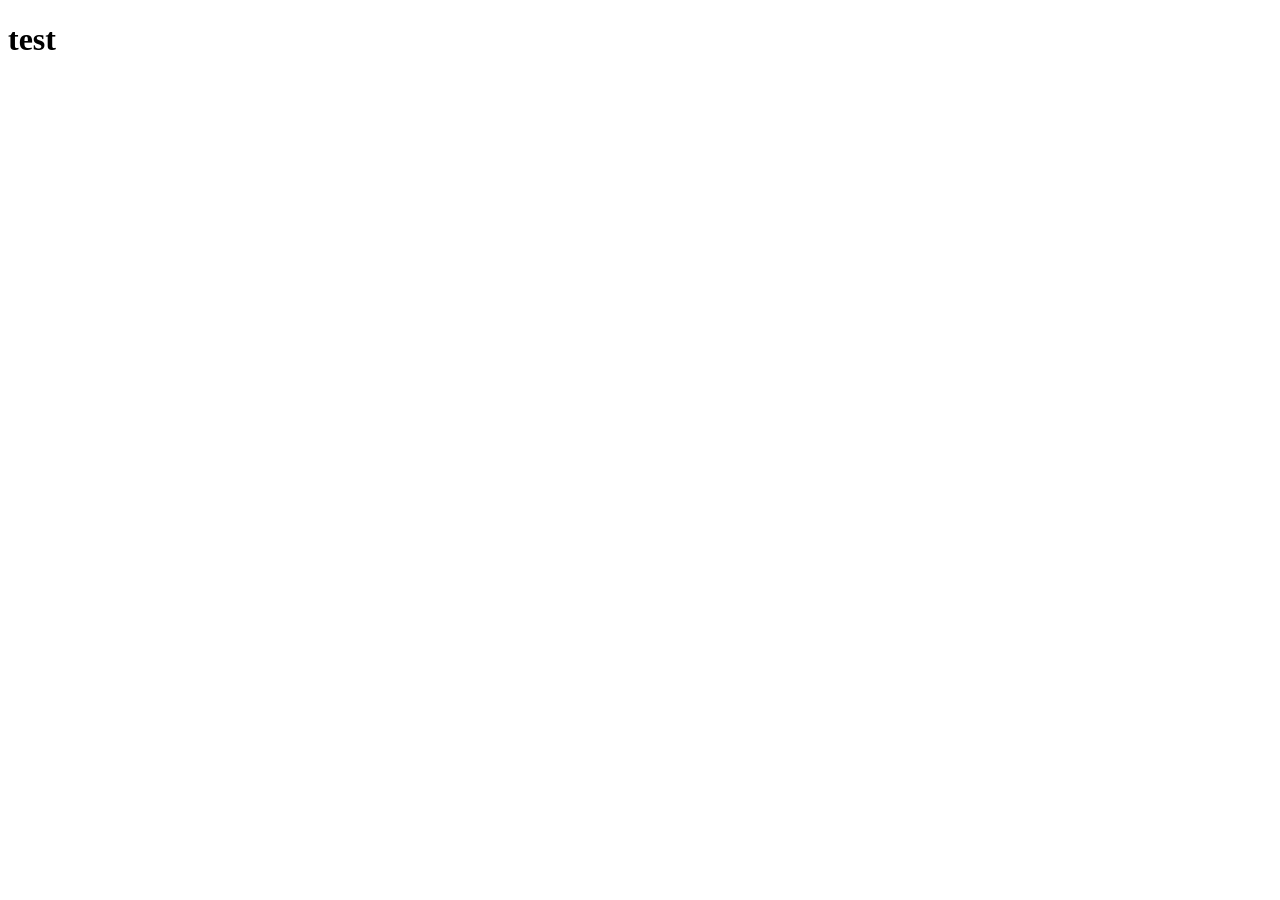
==== index.html @ 8371476b "first push" ====
<!doctype html>
<!--[if lt IE 7]>      <html class="no-js lt-ie9 lt-ie8 lt-ie7"> <![endif]-->
<!--[if IE 7]>         <html class="no-js lt-ie9 lt-ie8"> <![endif]-->
<!--[if IE 8]>         <html class="no-js lt-ie9"> <![endif]-->
<!--[if gt IE 8]>      <html class="no-js"> <!--<![endif]-->
<html>
  <head>
    <meta charset="utf-8" />
    <meta http-equiv="X-UA-Compatible" content="IE=edge" />
    <title></title>
    <meta name="description" content="" />
    <meta name="viewport" content="width=device-width, initial-scale=1" />
    <link rel="stylesheet" href="" />
  </head>
  <body>
    <!--[if lt IE 7]>
      <p class="browsehappy">
        You are using an <strong>outdated</strong> browser. Please
        <a href="#">upgrade your browser</a> to improve your experience.
      </p>
    <![endif]-->

    <h1>test</h1>

    <script src="" async defer></script>
  </body>
</html>
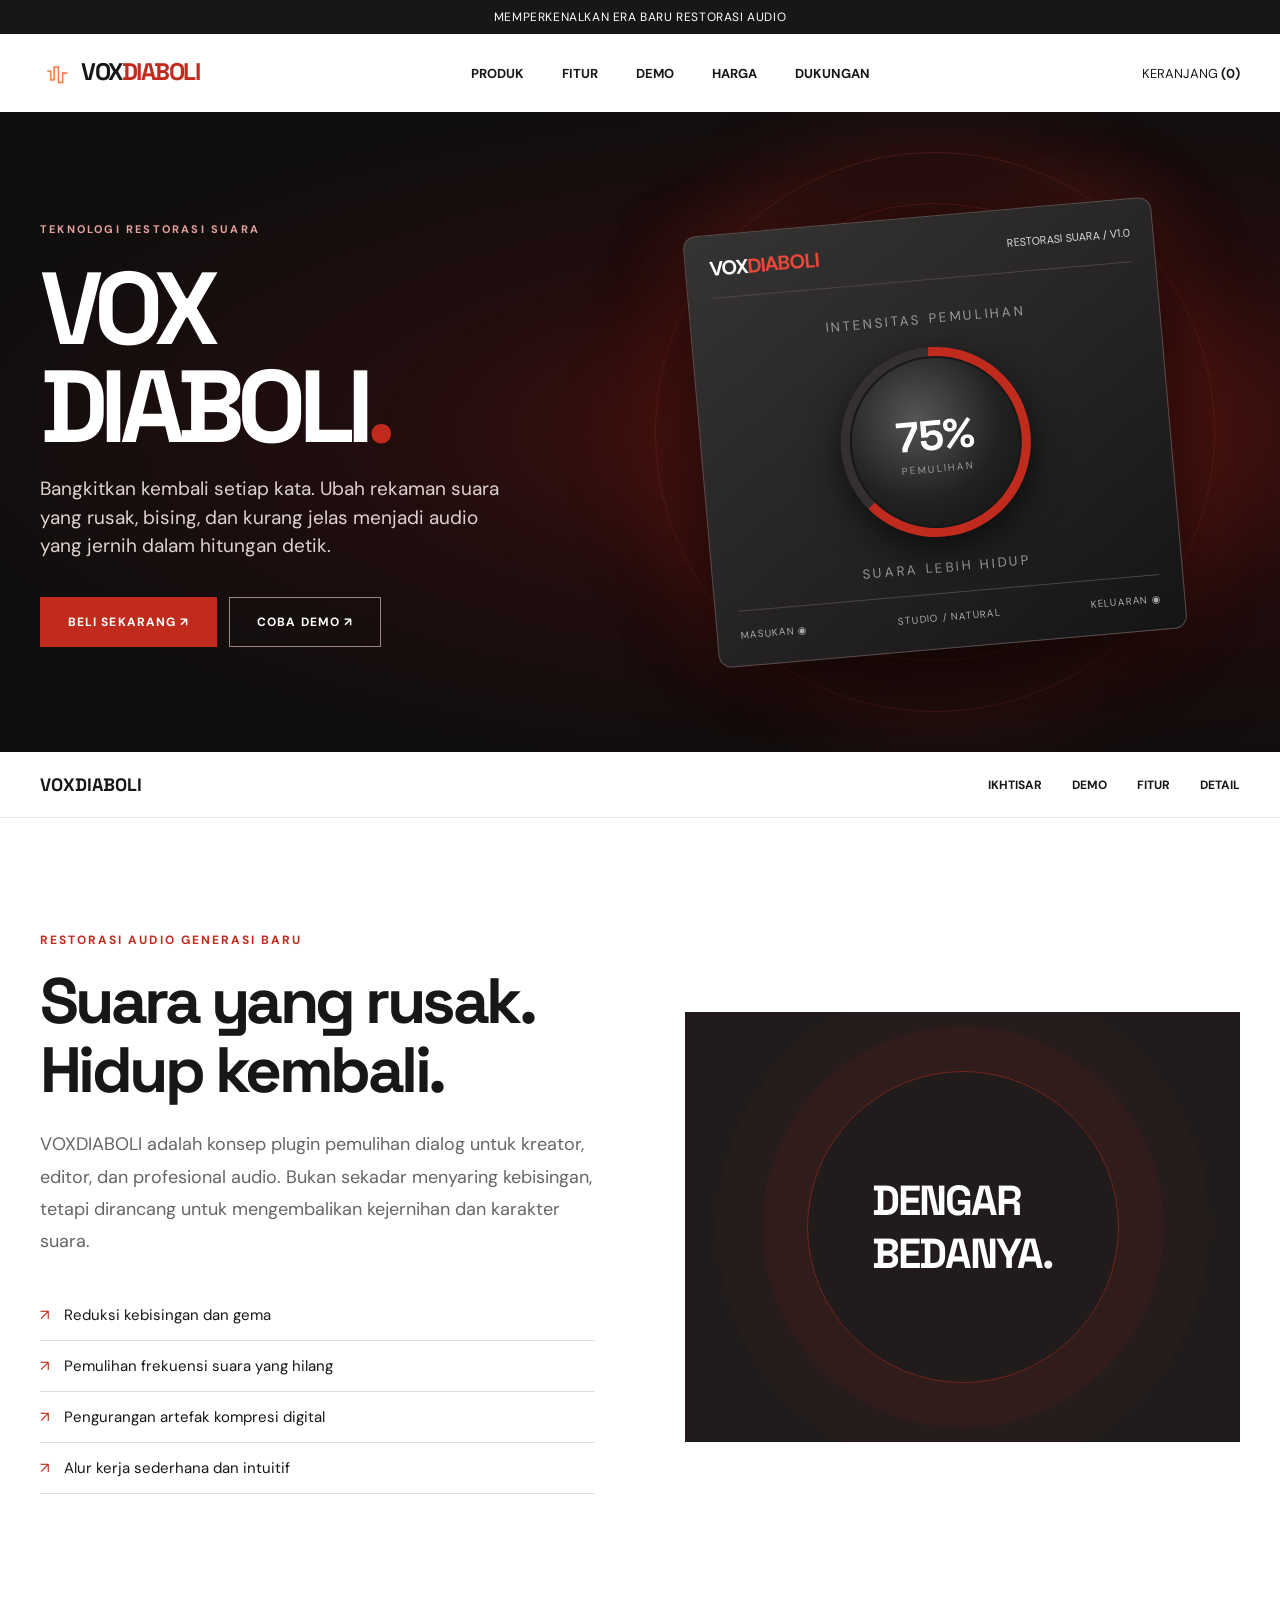
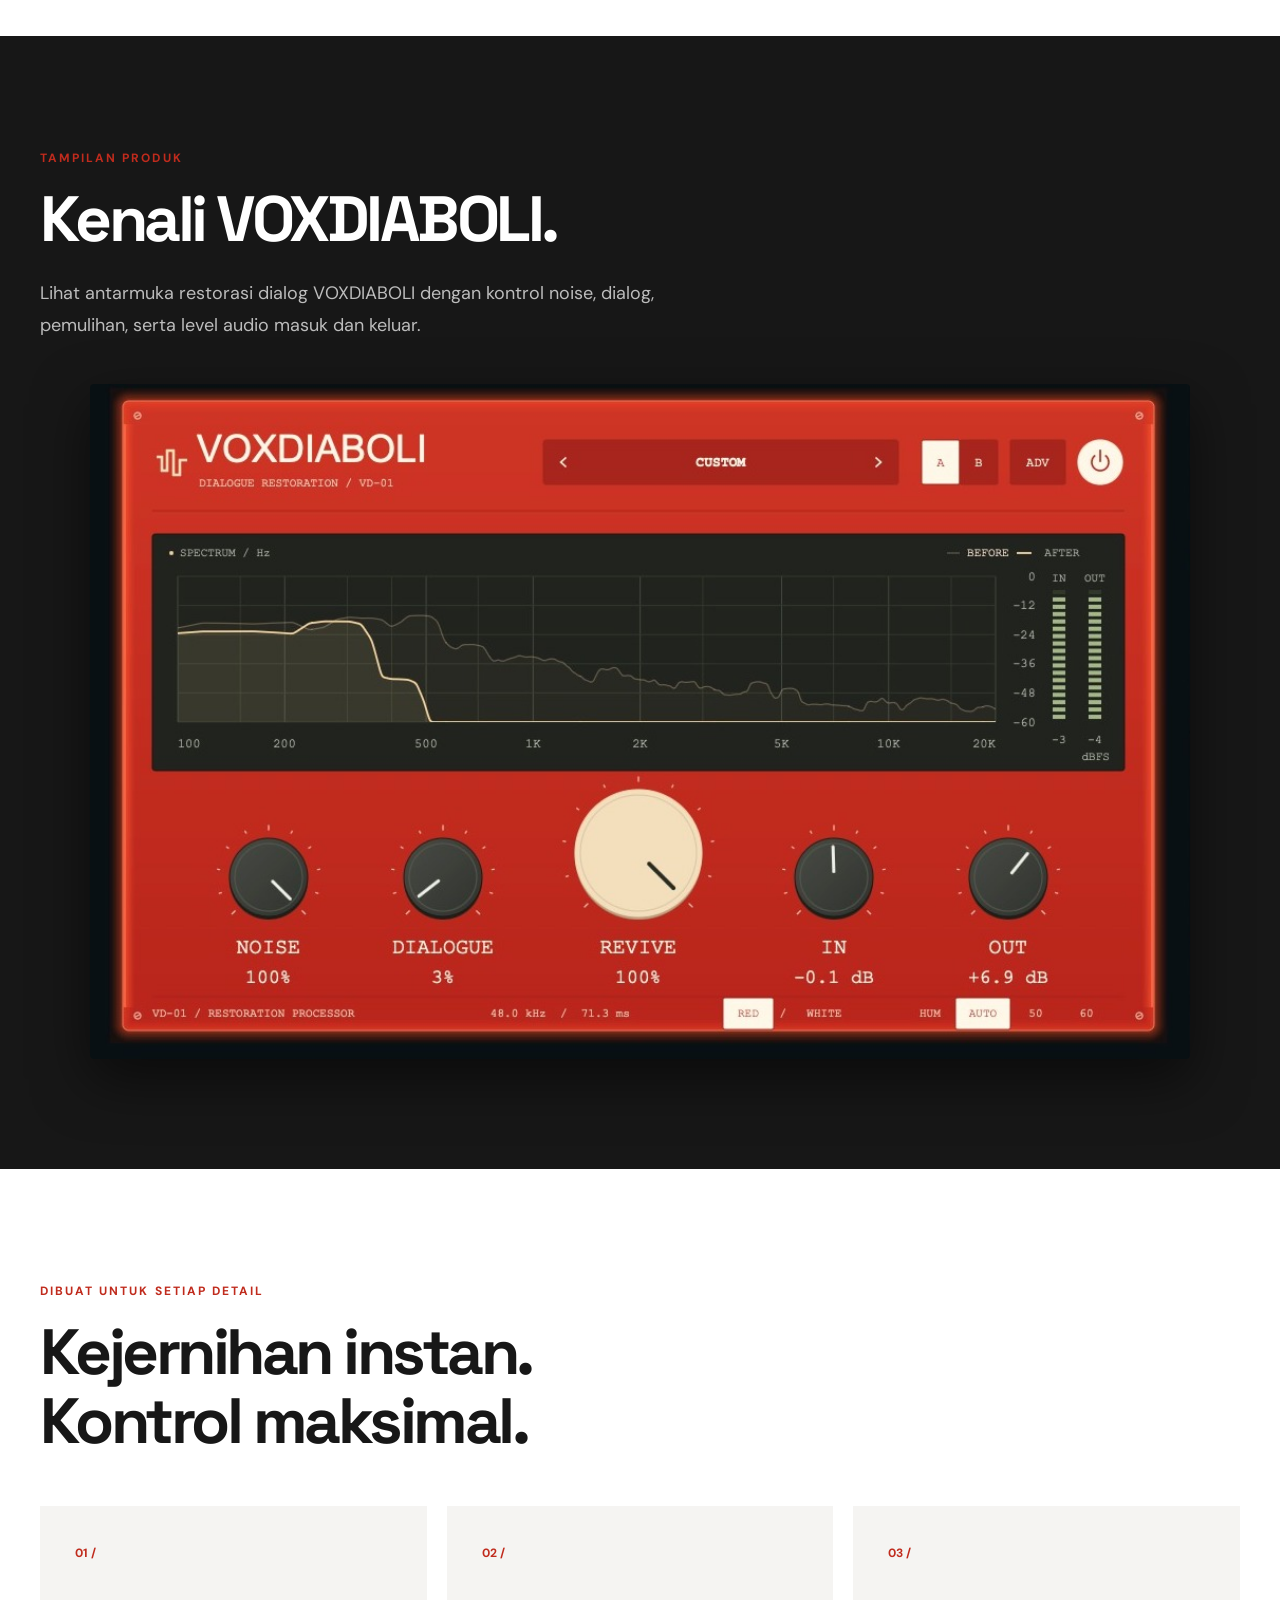
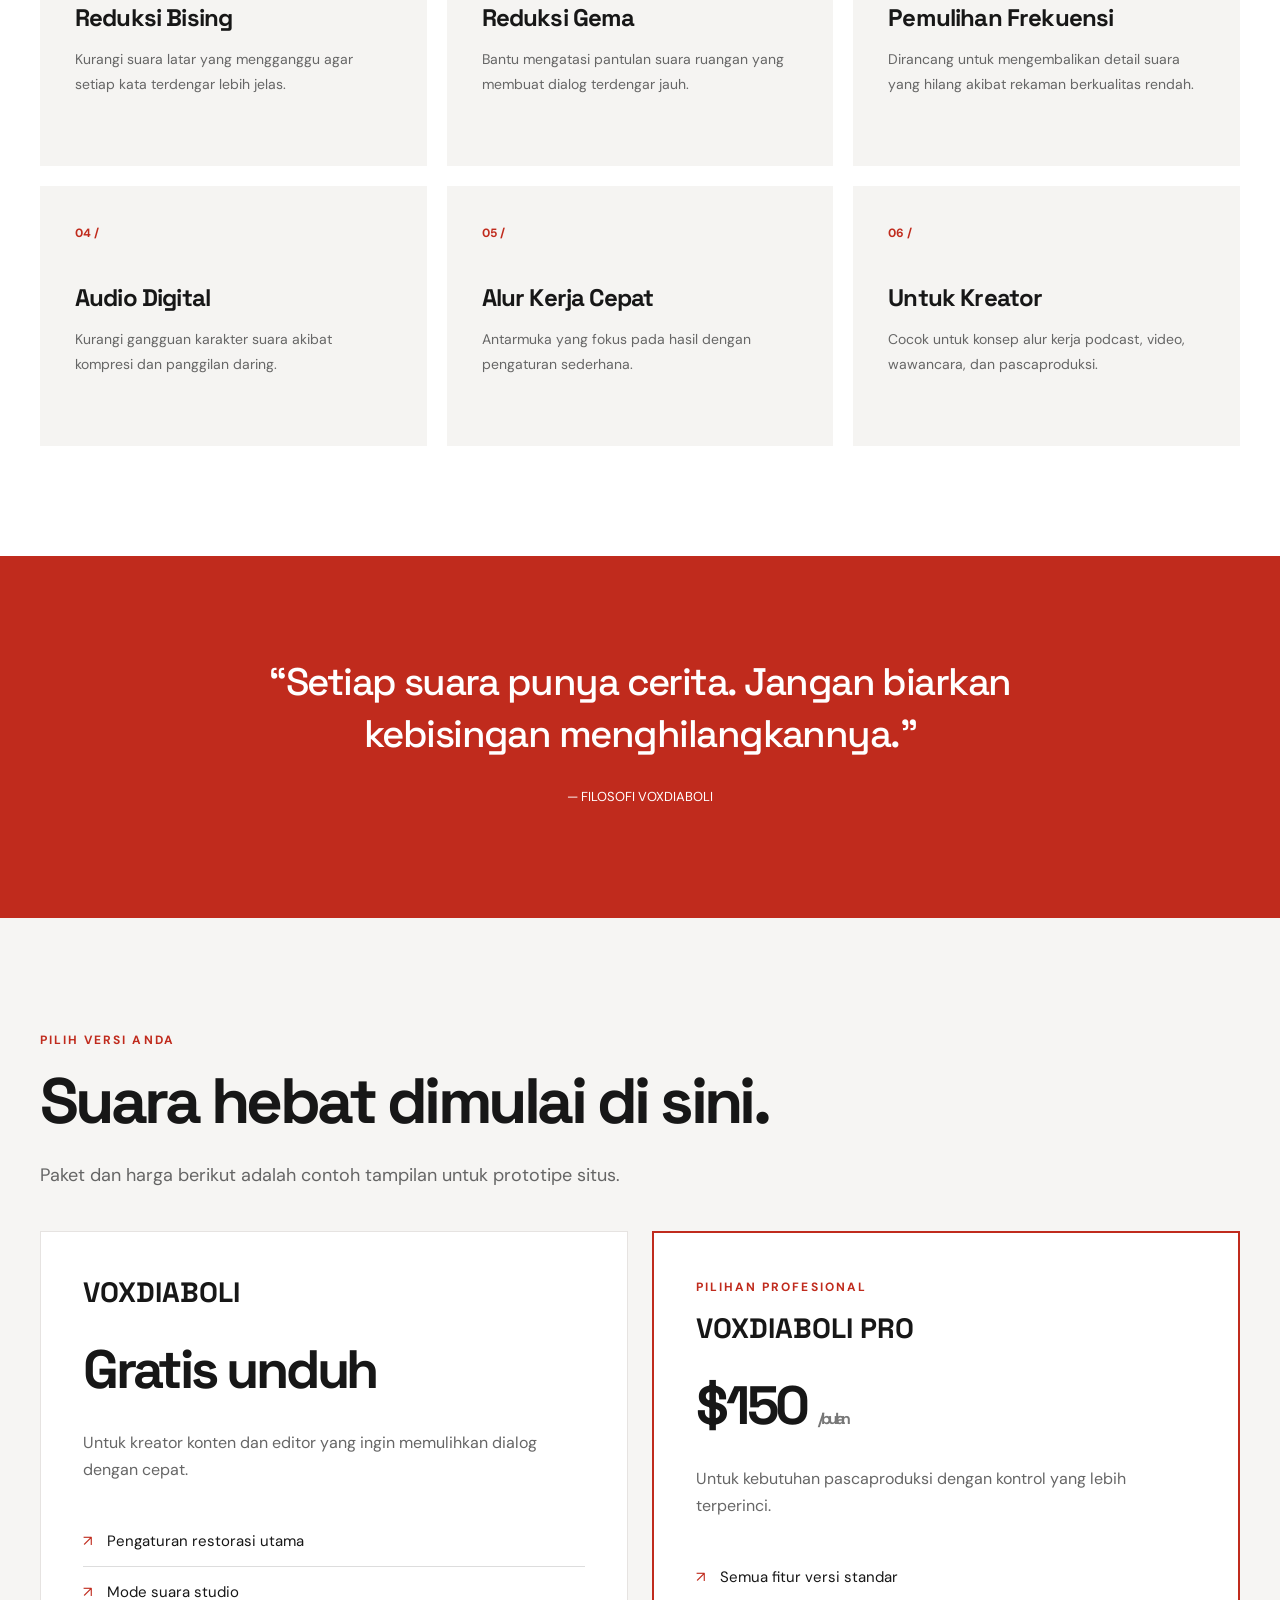
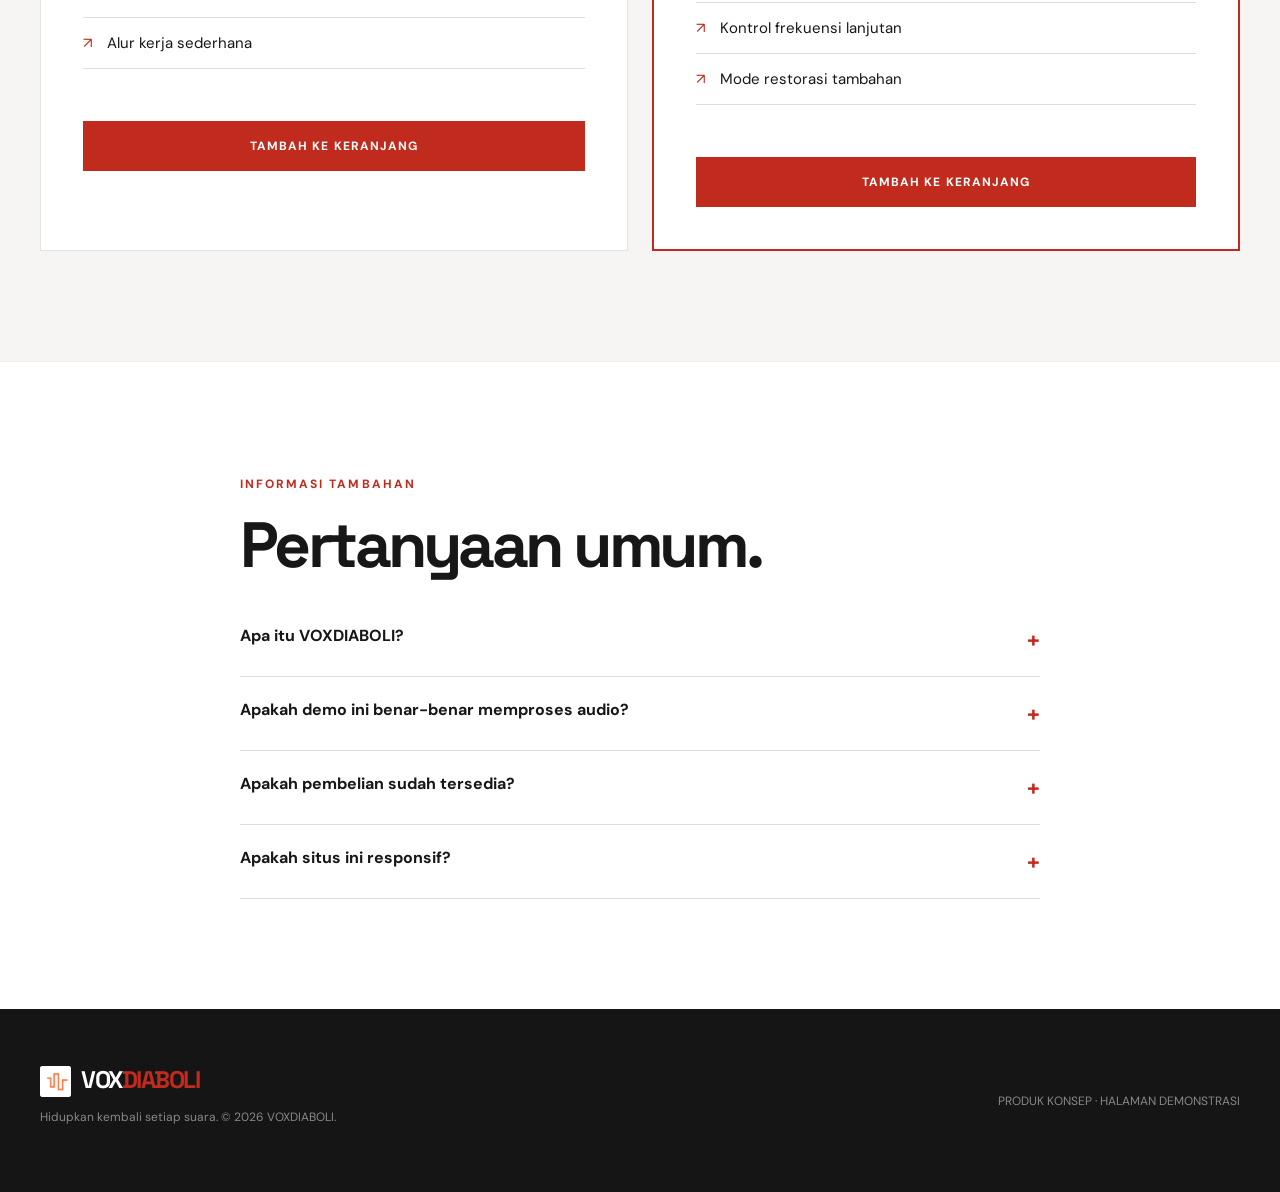
==== commit c7dd8738: "upload" ====
--- a/index.html
+++ b/index.html
@@ -1,27 +1,980 @@
 <!doctype html>
-<!--[if lt IE 7]>      <html class="no-js lt-ie9 lt-ie8 lt-ie7"> <![endif]-->
-<!--[if IE 7]>         <html class="no-js lt-ie9 lt-ie8"> <![endif]-->
-<!--[if IE 8]>         <html class="no-js lt-ie9"> <![endif]-->
-<!--[if gt IE 8]>      <html class="no-js"> <!--<![endif]-->
-<html>
+<html lang="id">
   <head>
     <meta charset="utf-8" />
-    <meta http-equiv="X-UA-Compatible" content="IE=edge" />
-    <title></title>
-    <meta name="description" content="" />
     <meta name="viewport" content="width=device-width, initial-scale=1" />
-    <link rel="stylesheet" href="" />
+    <title>VOXDIABOLI — Hidupkan Kembali Setiap Suara</title>
+    <link rel="preconnect" href="https://fonts.googleapis.com" />
+    <link rel="preconnect" href="https://fonts.gstatic.com" crossorigin />
+    <link
+      href="https://fonts.googleapis.com/css2?family=DM+Sans:wght@400;500;600;700&family=Space+Grotesk:wght@400;500;600;700&display=swap"
+      rel="stylesheet"
+    />
+    <style>
+      :root {
+        --red: #c02b1d;
+        --ink: #171717;
+        --muted: #777;
+        --paper: #f6f5f3;
+      }
+      * {
+        box-sizing: border-box;
+      }
+      html {
+        scroll-behavior: smooth;
+      }
+      body {
+        margin: 0;
+        color: var(--ink);
+        font-family: "DM Sans", sans-serif;
+      }
+      button,
+      input {
+        font: inherit;
+      }
+      a {
+        color: inherit;
+        text-decoration: none;
+      }
+      button {
+        cursor: pointer;
+      }
+      .wrap {
+        width: min(1200px, calc(100% - 64px));
+        margin: auto;
+      }
+      .announcement {
+        background: #171717;
+        color: white;
+        text-align: center;
+        padding: 9px;
+        font-size: 12px;
+        letter-spacing: 0.05em;
+      }
+      .top {
+        height: 78px;
+        background: white;
+        display: flex;
+        align-items: center;
+        justify-content: space-between;
+        position: relative;
+        z-index: 5;
+      }
+      .brand {
+        font-family: "Space Grotesk", sans-serif;
+        font-weight: 700;
+        font-size: 24px;
+        letter-spacing: -1.5px;
+      }
+      .brand span {
+        color: var(--red);
+      }
+      .nav {
+        display: flex;
+        gap: 38px;
+        font-size: 13px;
+        font-weight: 700;
+      }
+      .nav a:hover {
+        color: var(--red);
+      }
+      .nav-right {
+        display: flex;
+        gap: 23px;
+        align-items: center;
+      }
+      .cart {
+        font-size: 13px;
+      }
+      .menu-toggle {
+        display: none;
+        border: 0;
+        background: transparent;
+        font-size: 26px;
+      }
+      .hero {
+        min-height: 640px;
+        background: radial-gradient(
+          ellipse at 75% 50%,
+          #4d1410 0%,
+          #220d0d 42%,
+          #100e0e 78%
+        );
+        color: white;
+        overflow: hidden;
+      }
+      .hero-grid {
+        min-height: 640px;
+        display: grid;
+        grid-template-columns: 1fr 1.08fr;
+        align-items: center;
+        gap: 25px;
+      }
+      .eyebrow {
+        text-transform: uppercase;
+        font-size: 11px;
+        font-weight: 700;
+        letter-spacing: 0.2em;
+        color: #e5a39d;
+      }
+      .hero h1 {
+        font:
+          700 clamp(64px, 8vw, 112px)/0.95 "Space Grotesk",
+          sans-serif;
+        letter-spacing: -0.075em;
+        margin: 22px 0 20px;
+      }
+      .hero p {
+        max-width: 465px;
+        font-size: 19px;
+        line-height: 1.5;
+        color: #ded3d1;
+      }
+      .actions {
+        display: flex;
+        gap: 12px;
+        margin-top: 36px;
+        flex-wrap: wrap;
+      }
+      .btn {
+        border: 1px solid var(--red);
+        background: var(--red);
+        color: white;
+        padding: 16px 27px;
+        font-weight: 700;
+        font-size: 12px;
+        letter-spacing: 0.09em;
+        text-transform: uppercase;
+        transition: 0.2s;
+      }
+      .btn:hover {
+        background: #971f15;
+        border-color: #971f15;
+        transform: translateY(-2px);
+      }
+      .btn-outline {
+        background: transparent;
+        border-color: #9c8581;
+      }
+      .btn-outline:hover {
+        background: white;
+        color: #181818;
+        border-color: white;
+      }
+      .hero-art {
+        position: relative;
+        display: flex;
+        align-items: center;
+        justify-content: center;
+        min-height: 540px;
+      }
+      .halo {
+        position: absolute;
+        width: 560px;
+        height: 560px;
+        border: 1px solid #a6372b55;
+        border-radius: 50%;
+        box-shadow:
+          0 0 100px #c02b1d33,
+          inset 0 0 110px #c02b1d22;
+      }
+      .halo:before,
+      .halo:after {
+        content: "";
+        position: absolute;
+        border: 1px solid #a6372b44;
+        border-radius: 50%;
+        inset: 50px;
+      }
+      .halo:after {
+        inset: 110px;
+      }
+      .plugin {
+        position: relative;
+        width: min(470px, 95%);
+        border: 1px solid #57504f;
+        background: linear-gradient(145deg, #363333, #161515);
+        border-radius: 13px;
+        box-shadow:
+          0 35px 80px #000a,
+          0 0 80px #c02b1d33;
+        padding: 20px 23px 24px;
+        transform: rotate(-5deg);
+      }
+      .plugin-head {
+        display: flex;
+        justify-content: space-between;
+        align-items: center;
+        color: #ddd;
+        font-size: 11px;
+        border-bottom: 1px solid #4b4544;
+        padding-bottom: 16px;
+      }
+      .plugin-head b {
+        font-size: 20px;
+        letter-spacing: -1px;
+        color: #fff;
+      }
+      .plugin-head b span {
+        color: #e84838;
+      }
+      .plugin-main {
+        text-align: center;
+        padding: 27px 0 16px;
+      }
+      .plugin-main small {
+        color: #999;
+        letter-spacing: 0.2em;
+      }
+      .knob {
+        width: 190px;
+        height: 190px;
+        margin: 19px auto;
+        border-radius: 50%;
+        background: conic-gradient(var(--red) 0 230deg, #343030 230deg 360deg);
+        padding: 11px;
+        box-shadow: 0 12px 35px #0009;
+        position: relative;
+      }
+      .knob:before {
+        content: "";
+        position: absolute;
+        inset: 9px;
+        border-radius: 50%;
+        background: #171717;
+      }
+      .knob-core {
+        position: relative;
+        z-index: 1;
+        width: 100%;
+        height: 100%;
+        border-radius: 50%;
+        background: radial-gradient(circle at 40% 35%, #555, #222 55%, #111);
+        display: flex;
+        flex-direction: column;
+        align-items: center;
+        justify-content: center;
+      }
+      .knob-core strong {
+        font: 700 42px "Space Grotesk";
+        color: white;
+      }
+      .knob-core small {
+        font-size: 10px;
+      }
+      .plugin-foot {
+        display: flex;
+        justify-content: space-between;
+        color: #aaa;
+        font-size: 10px;
+        border-top: 1px solid #4b4544;
+        padding-top: 17px;
+        letter-spacing: 0.08em;
+      }
+      .subnav {
+        background: #fff;
+        position: sticky;
+        top: 0;
+        z-index: 4;
+        border-bottom: 1px solid #e9e9e9;
+      }
+      .subnav-inner {
+        height: 65px;
+        display: flex;
+        align-items: center;
+        justify-content: space-between;
+      }
+      .subnav strong {
+        font-family: "Space Grotesk";
+        font-size: 18px;
+      }
+      .subnav-links {
+        display: flex;
+        gap: 30px;
+        font-size: 12px;
+        font-weight: 700;
+      }
+      .subnav-links a:hover {
+        color: var(--red);
+      }
+      .section {
+        padding: 110px 0;
+      }
+      .section-label {
+        color: var(--red);
+        font-size: 12px;
+        font-weight: 700;
+        letter-spacing: 0.17em;
+        text-transform: uppercase;
+      }
+      .section h2 {
+        font: 700 clamp(38px, 5vw, 65px)/1.08 "Space Grotesk";
+        letter-spacing: -0.055em;
+        margin: 18px 0 23px;
+      }
+      .lead {
+        font-size: 18px;
+        line-height: 1.8;
+        color: #656565;
+        max-width: 650px;
+      }
+      .two {
+        display: grid;
+        grid-template-columns: 1fr 1fr;
+        gap: 90px;
+        align-items: center;
+      }
+      .features {
+        list-style: none;
+        padding: 0;
+        margin: 32px 0;
+      }
+      .features li {
+        padding: 15px 0;
+        border-bottom: 1px solid #ddd;
+        font-size: 15px;
+      }
+      .features li:before {
+        content: "↗";
+        color: var(--red);
+        margin-right: 15px;
+      }
+      .visual {
+        min-height: 430px;
+        background: #211c1b;
+        display: flex;
+        align-items: center;
+        justify-content: center;
+        position: relative;
+        overflow: hidden;
+      }
+      .visual:before {
+        content: "";
+        width: 310px;
+        height: 310px;
+        border: 1px solid #c02b1d88;
+        border-radius: 50%;
+        box-shadow:
+          0 0 0 45px #c02b1d10,
+          0 0 0 90px #c02b1d08;
+      }
+      .visual-text {
+        position: absolute;
+        color: #fff;
+        font: 700 42px "Space Grotesk";
+        letter-spacing: -0.05em;
+      }
+      .demo {
+        background: #171717;
+        color: white;
+      }
+      .demo .lead {
+        color: #bcbcbc;
+      }
+      .demo-box {
+        margin-top: 45px;
+        padding: 35px;
+        background: #252323;
+        border: 1px solid #474040;
+      }
+      .demo-top {
+        display: flex;
+        justify-content: space-between;
+        align-items: center;
+        gap: 15px;
+      }
+      .demo-top span {
+        font-size: 12px;
+        letter-spacing: 0.1em;
+        color: #aaa;
+      }
+      .play {
+        border: 0;
+        background: var(--red);
+        color: #fff;
+        width: 52px;
+        height: 52px;
+        border-radius: 50%;
+        font-size: 20px;
+      }
+      .wave {
+        height: 155px;
+        display: flex;
+        gap: 3px;
+        align-items: center;
+        justify-content: center;
+        overflow: hidden;
+        margin: 25px 0;
+      }
+      .wave i {
+        display: block;
+        flex: 1;
+        max-width: 7px;
+        background: var(--red);
+        border-radius: 4px;
+        opacity: 0.8;
+        transition: height 0.25s;
+      }
+      .demo-controls {
+        display: flex;
+        align-items: center;
+        gap: 20px;
+        font-size: 12px;
+      }
+      .demo-controls input {
+        flex: 1;
+        accent-color: var(--red);
+      }
+      .demo-note {
+        font-size: 12px;
+        color: #999;
+        margin-top: 18px;
+      }
+      .cards {
+        display: grid;
+        grid-template-columns: repeat(3, 1fr);
+        gap: 20px;
+        margin-top: 50px;
+      }
+      .feature-card {
+        padding: 35px;
+        background: #f5f4f2;
+        min-height: 260px;
+      }
+      .feature-card .num {
+        font-size: 12px;
+        color: var(--red);
+        font-weight: 700;
+      }
+      .feature-card h3 {
+        font: 700 24px "Space Grotesk";
+        letter-spacing: -0.035em;
+        margin: 40px 0 12px;
+      }
+      .feature-card p {
+        font-size: 14px;
+        line-height: 1.75;
+        color: #666;
+      }
+      .quote {
+        background: var(--red);
+        color: white;
+        text-align: center;
+        padding: 100px 20px;
+      }
+      .quote blockquote {
+        max-width: 850px;
+        margin: 0 auto;
+        font: 500 clamp(25px, 3vw, 43px)/1.35 "Space Grotesk";
+        letter-spacing: -0.04em;
+      }
+      .quote p {
+        margin-top: 28px;
+        font-size: 13px;
+      }
+      .pricing {
+        background: var(--paper);
+      }
+      .pricing-grid {
+        display: grid;
+        grid-template-columns: repeat(2, 1fr);
+        gap: 24px;
+        margin-top: 40px;
+      }
+      .price-card {
+        background: #fff;
+        padding: 42px;
+        border: 1px solid #e6e3e1;
+      }
+      .price-card.pro {
+        border: 2px solid var(--red);
+      }
+      .price-card h3 {
+        font: 700 28px "Space Grotesk";
+        margin: 0;
+      }
+      .price {
+        font: 700 54px "Space Grotesk";
+        letter-spacing: -0.06em;
+        margin: 25px 0;
+      }
+      .price small {
+        font-size: 16px;
+        color: #777;
+      }
+      .price-card p {
+        color: #666;
+        line-height: 1.7;
+      }
+      .price-card .btn {
+        margin-top: 20px;
+        width: 100%;
+      }
+      .details {
+        border-top: 1px solid #eee;
+      }
+      .faq {
+        max-width: 800px;
+        margin: auto;
+      }
+      .faq details {
+        border-bottom: 1px solid #ddd;
+        padding: 22px 0;
+      }
+      .faq summary {
+        font-weight: 700;
+        cursor: pointer;
+        list-style: none;
+        display: flex;
+        justify-content: space-between;
+      }
+      .faq summary:after {
+        content: "+";
+        color: var(--red);
+        font-size: 22px;
+      }
+      .faq details[open] summary:after {
+        content: "−";
+      }
+      .faq details p {
+        color: #666;
+        line-height: 1.7;
+      }
+      .footer {
+        background: #151515;
+        color: white;
+        padding: 55px 0;
+      }
+      .footer-inner {
+        display: flex;
+        justify-content: space-between;
+        align-items: center;
+        gap: 20px;
+      }
+      .footer p {
+        color: #888;
+        font-size: 12px;
+      }
+      .toast {
+        position: fixed;
+        bottom: 25px;
+        right: 25px;
+        background: #222;
+        color: white;
+        padding: 18px 24px;
+        box-shadow: 0 10px 30px #0003;
+        z-index: 20;
+        display: none;
+        font-size: 13px;
+      }
+      .toast.show {
+        display: block;
+      }
+      @media (max-width: 850px) {
+        .nav {
+          display: none;
+          position: absolute;
+          top: 78px;
+          left: 0;
+          right: 0;
+          background: white;
+          padding: 25px 32px;
+          flex-direction: column;
+        }
+        .nav.open {
+          display: flex;
+        }
+        .menu-toggle {
+          display: block;
+        }
+        .hero-grid,
+        .two {
+          grid-template-columns: 1fr;
+        }
+        .hero-grid {
+          padding-top: 70px;
+        }
+        .hero-art {
+          min-height: 420px;
+        }
+        .halo {
+          width: 400px;
+          height: 400px;
+        }
+        .two {
+          gap: 35px;
+        }
+        .cards {
+          grid-template-columns: 1fr 1fr;
+        }
+        .section {
+          padding: 75px 0;
+        }
+      }
+      @media (max-width: 560px) {
+        .wrap {
+          width: calc(100% - 36px);
+        }
+        .hero h1 {
+          font-size: 56px;
+        }
+        .hero-art {
+          min-height: 350px;
+        }
+        .plugin {
+          transform: rotate(-3deg) scale(0.84);
+        }
+        .subnav-links {
+          gap: 12px;
+          font-size: 10px;
+        }
+        .subnav strong {
+          font-size: 14px;
+        }
+        .cards,
+        .pricing-grid {
+          grid-template-columns: 1fr;
+        }
+        .demo-box {
+          padding: 18px;
+        }
+        .footer-inner {
+          flex-direction: column;
+          align-items: flex-start;
+        }
+        .section h2 {
+          font-size: 39px;
+        }
+      }
+      .brand-logo {
+        width: 31px;
+        height: 31px;
+        object-fit: contain;
+        vertical-align: middle;
+        margin-right: 10px;
+        mix-blend-mode: multiply;
+      }
+      .footer .brand-logo {
+        mix-blend-mode: normal;
+        background: #eee;
+        border-radius: 3px;
+      }
+      .demo-image-wrap {
+        margin-top: 42px;
+        max-width: 1100px;
+        margin-inline: auto;
+      }
+      .demo-product-image {
+        display: block;
+        width: 100%;
+        height: auto;
+        box-shadow: 0 20px 55px #0008;
+        border-radius: 4px;
+      }
+      @media (max-width: 560px) {
+        .brand-logo {
+          width: 25px;
+          height: 25px;
+          margin-right: 7px;
+        }
+        .demo-image-wrap {
+          margin-top: 25px;
+        }
+      }
+    </style>
   </head>
   <body>
-    <!--[if lt IE 7]>
-      <p class="browsehappy">
-        You are using an <strong>outdated</strong> browser. Please
-        <a href="#">upgrade your browser</a> to improve your experience.
-      </p>
-    <![endif]-->
+    <div class="announcement">MEMPERKENALKAN ERA BARU RESTORASI AUDIO</div>
+    <header class="top wrap">
+      <a class="brand" href="#atas"
+        ><img class="brand-logo" src="logo.png" alt="Logo VOXDIABOLI" />VOX<span
+          >DIABOLI</span
+        ></a
+      >
+      <nav class="nav" id="nav">
+        <a href="#ikhtisar">PRODUK</a><a href="#fitur">FITUR</a
+        ><a href="#demo">DEMO</a><a href="#harga">HARGA</a
+        ><a href="#detail">DUKUNGAN</a>
+      </nav>
+      <div class="nav-right">
+        <span class="cart">KERANJANG <b id="cartCount">(0)</b></span
+        ><button class="menu-toggle" id="menuToggle" aria-label="Buka menu">
+          ☰
+        </button>
+      </div>
+    </header>
+    <main id="atas">
+      <section class="hero">
+        <div class="wrap hero-grid">
+          <div>
+            <span class="eyebrow">TEKNOLOGI RESTORASI SUARA</span>
+            <h1>VOX<br />DIABOLI<span style="color: #c02b1d">.</span></h1>
+            <p>
+              Bangkitkan kembali setiap kata. Ubah rekaman suara yang rusak,
+              bising, dan kurang jelas menjadi audio yang jernih dalam hitungan
+              detik.
+            </p>
+            <div class="actions">
+              <a class="btn" href="#harga">BELI SEKARANG ↗</a
+              ><a class="btn btn-outline" href="#demo">COBA DEMO ↗</a>
+            </div>
+          </div>
+          <div class="hero-art">
+            <div class="halo"></div>
+            <div class="plugin">
+              <div class="plugin-head">
+                <b>VOX<span>DIABOLI</span></b
+                ><span>RESTORASI SUARA / V1.0</span>
+              </div>
+              <div class="plugin-main">
+                <small>INTENSITAS PEMULIHAN</small>
+                <div class="knob">
+                  <div class="knob-core">
+                    <strong id="knobValue">75%</strong><small>PEMULIHAN</small>
+                  </div>
+                </div>
+                <small>SUARA LEBIH HIDUP</small>
+              </div>
+              <div class="plugin-foot">
+                <span>MASUKAN ◉</span><span>STUDIO / NATURAL</span
+                ><span>KELUARAN ◉</span>
+              </div>
+            </div>
+          </div>
+        </div>
+      </section>
+      <div class="subnav">
+        <div class="wrap subnav-inner">
+          <strong>VOXDIABOLI</strong>
+          <div class="subnav-links">
+            <a href="#ikhtisar">IKHTISAR</a><a href="#demo">DEMO</a
+            ><a href="#fitur">FITUR</a><a href="#detail">DETAIL</a>
+          </div>
+        </div>
+      </div>
+      <section class="section" id="ikhtisar">
+        <div class="wrap two">
+          <div>
+            <span class="section-label">RESTORASI AUDIO GENERASI BARU</span>
+            <h2>Suara yang rusak.<br />Hidup kembali.</h2>
+            <p class="lead">
+              VOXDIABOLI adalah konsep plugin pemulihan dialog untuk kreator,
+              editor, dan profesional audio. Bukan sekadar menyaring kebisingan,
+              tetapi dirancang untuk mengembalikan kejernihan dan karakter
+              suara.
+            </p>
+            <ul class="features">
+              <li>Reduksi kebisingan dan gema</li>
+              <li>Pemulihan frekuensi suara yang hilang</li>
+              <li>Pengurangan artefak kompresi digital</li>
+              <li>Alur kerja sederhana dan intuitif</li>
+            </ul>
+          </div>
+          <div class="visual">
+            <span class="visual-text">DENGAR<br />BEDANYA.</span>
+          </div>
+        </div>
+      </section>
+      <section class="section demo" id="demo">
+        <div class="wrap">
+          <span class="section-label">TAMPILAN PRODUK</span>
+          <h2>Kenali VOXDIABOLI.</h2>
+          <p class="lead">
+            Lihat antarmuka restorasi dialog VOXDIABOLI dengan kontrol noise,
+            dialog, pemulihan, serta level audio masuk dan keluar.
+          </p>
+          <div class="demo-image-wrap">
+            <img
+              src="demo.jpeg"
+              alt="Tampilan antarmuka plugin VOXDIABOLI berwarna merah dengan spektrum audio dan lima kontrol putar"
+              class="demo-product-image"
+              loading="lazy"
+            />
+          </div>
+        </div>
+      </section>
+      <section class="section" id="fitur">
+        <div class="wrap">
+          <span class="section-label">DIBUAT UNTUK SETIAP DETAIL</span>
+          <h2>Kejernihan instan.<br />Kontrol maksimal.</h2>
+          <div class="cards">
+            <article class="feature-card">
+              <span class="num">01 /</span>
+              <h3>Reduksi Bising</h3>
+              <p>
+                Kurangi suara latar yang mengganggu agar setiap kata terdengar
+                lebih jelas.
+              </p>
+            </article>
+            <article class="feature-card">
+              <span class="num">02 /</span>
+              <h3>Reduksi Gema</h3>
+              <p>
+                Bantu mengatasi pantulan suara ruangan yang membuat dialog
+                terdengar jauh.
+              </p>
+            </article>
+            <article class="feature-card">
+              <span class="num">03 /</span>
+              <h3>Pemulihan Frekuensi</h3>
+              <p>
+                Dirancang untuk mengembalikan detail suara yang hilang akibat
+                rekaman berkualitas rendah.
+              </p>
+            </article>
+            <article class="feature-card">
+              <span class="num">04 /</span>
+              <h3>Audio Digital</h3>
+              <p>
+                Kurangi gangguan karakter suara akibat kompresi dan panggilan
+                daring.
+              </p>
+            </article>
+            <article class="feature-card">
+              <span class="num">05 /</span>
+              <h3>Alur Kerja Cepat</h3>
+              <p>
+                Antarmuka yang fokus pada hasil dengan pengaturan sederhana.
+              </p>
+            </article>
+            <article class="feature-card">
+              <span class="num">06 /</span>
+              <h3>Untuk Kreator</h3>
+              <p>
+                Cocok untuk konsep alur kerja podcast, video, wawancara, dan
+                pascaproduksi.
+              </p>
+            </article>
+          </div>
+        </div>
+      </section>
+      <section class="quote">
+        <blockquote>
+          “Setiap suara punya cerita. Jangan biarkan kebisingan
+          menghilangkannya.”
+        </blockquote>
+        <p>— FILOSOFI VOXDIABOLI</p>
+      </section>
+      <section class="section pricing" id="harga">
+        <div class="wrap">
+          <span class="section-label">PILIH VERSI ANDA</span>
+          <h2>Suara hebat dimulai di sini.</h2>
+          <p class="lead">
+            Paket dan harga berikut adalah contoh tampilan untuk prototipe
+            situs.
+          </p>
+          <div class="pricing-grid">
+            <div class="price-card">
+              <h3>VOXDIABOLI</h3>
+              <div class="price">Gratis unduh <small></small></div>
+              <p>
+                Untuk kreator konten dan editor yang ingin memulihkan dialog
+                dengan cepat.
+              </p>
+              <ul class="features">
+                <li>Pengaturan restorasi utama</li>
+                <li>Mode suara studio</li>
+                <li>Alur kerja sederhana</li>
+              </ul>
+              <button class="btn add">TAMBAH KE KERANJANG</button>
+            </div>
+            <div class="price-card pro">
+              <span class="section-label">PILIHAN PROFESIONAL</span>
+              <h3 style="margin-top: 14px">VOXDIABOLI PRO</h3>
+              <div class="price">$150 <small>/ bulan</small></div>
+              <p>
+                Untuk kebutuhan pascaproduksi dengan kontrol yang lebih
+                terperinci.
+              </p>
+              <ul class="features">
+                <li>Semua fitur versi standar</li>
+                <li>Kontrol frekuensi lanjutan</li>
+                <li>Mode restorasi tambahan</li>
+              </ul>
+              <button class="btn add">TAMBAH KE KERANJANG</button>
+            </div>
+          </div>
+        </div>
+      </section>
+      <section class="section details" id="detail">
+        <div class="wrap faq">
+          <span class="section-label">INFORMASI TAMBAHAN</span>
+          <h2>Pertanyaan umum.</h2>
+          <details>
+            <summary>Apa itu VOXDIABOLI?</summary>
+            <p>
+              VOXDIABOLI adalah konsep produk restorasi suara yang ditampilkan
+              pada situs demo ini.
+            </p>
+          </details>
+          <details>
+            <summary>Apakah demo ini benar-benar memproses audio?</summary>
+            <p>
+              Belum. Kontrol restorasi saat ini bersifat visual; pemutar dapat
+              memainkan file audio lokal, tetapi tidak mengubah kualitasnya.
+            </p>
+          </details>
+          <details>
+            <summary>Apakah pembelian sudah tersedia?</summary>
+            <p>
+              Belum. Tombol keranjang merupakan simulasi antarmuka dan tidak
+              memproses pembayaran.
+            </p>
+          </details>
+          <details>
+            <summary>Apakah situs ini responsif?</summary>
+            <p>
+              Ya. Tata letak menyesuaikan layar desktop, tablet, dan ponsel.
+            </p>
+          </details>
+        </div>
+      </section>
+    </main>
+    <footer class="footer">
+      <div class="wrap footer-inner">
+        <div>
+          <div class="brand">
+            <img
+              class="brand-logo"
+              src="logo.png"
+              alt="Logo VOXDIABOLI"
+            />VOX<span>DIABOLI</span>
+          </div>
+          <p>Hidupkan kembali setiap suara. © 2026 VOXDIABOLI.</p>
+        </div>
+        <p>PRODUK KONSEP · HALAMAN DEMONSTRASI</p>
+      </div>
+    </footer>
+    <div class="toast" id="toast" role="status"></div>
+    <script>
+      const $ = (s) => document.querySelector(s);
+      $("#menuToggle").addEventListener("click", () =>
+        $("#nav").classList.toggle("open")
+      );
+      document
+        .querySelectorAll("#nav a")
+        .forEach((a) =>
+          a.addEventListener("click", () => $("#nav").classList.remove("open"))
+        );
 
-    <h1>test</h1>
-
-    <script src="" async defer></script>
+      let count = 0;
+      let timeout;
+      function toast(msg) {
+        const t = $("#toast");
+        t.textContent = msg;
+        t.classList.add("show");
+        clearTimeout(timeout);
+        timeout = setTimeout(() => t.classList.remove("show"), 3200);
+      }
+      document.querySelectorAll(".add").forEach((b) =>
+        b.addEventListener("click", () => {
+          count++;
+          $("#cartCount").textContent = `(${count})`;
+          toast(
+            "Produk ditambahkan ke keranjang demo. Pembayaran belum tersedia."
+          );
+        })
+      );
+    </script>
   </body>
 </html>
